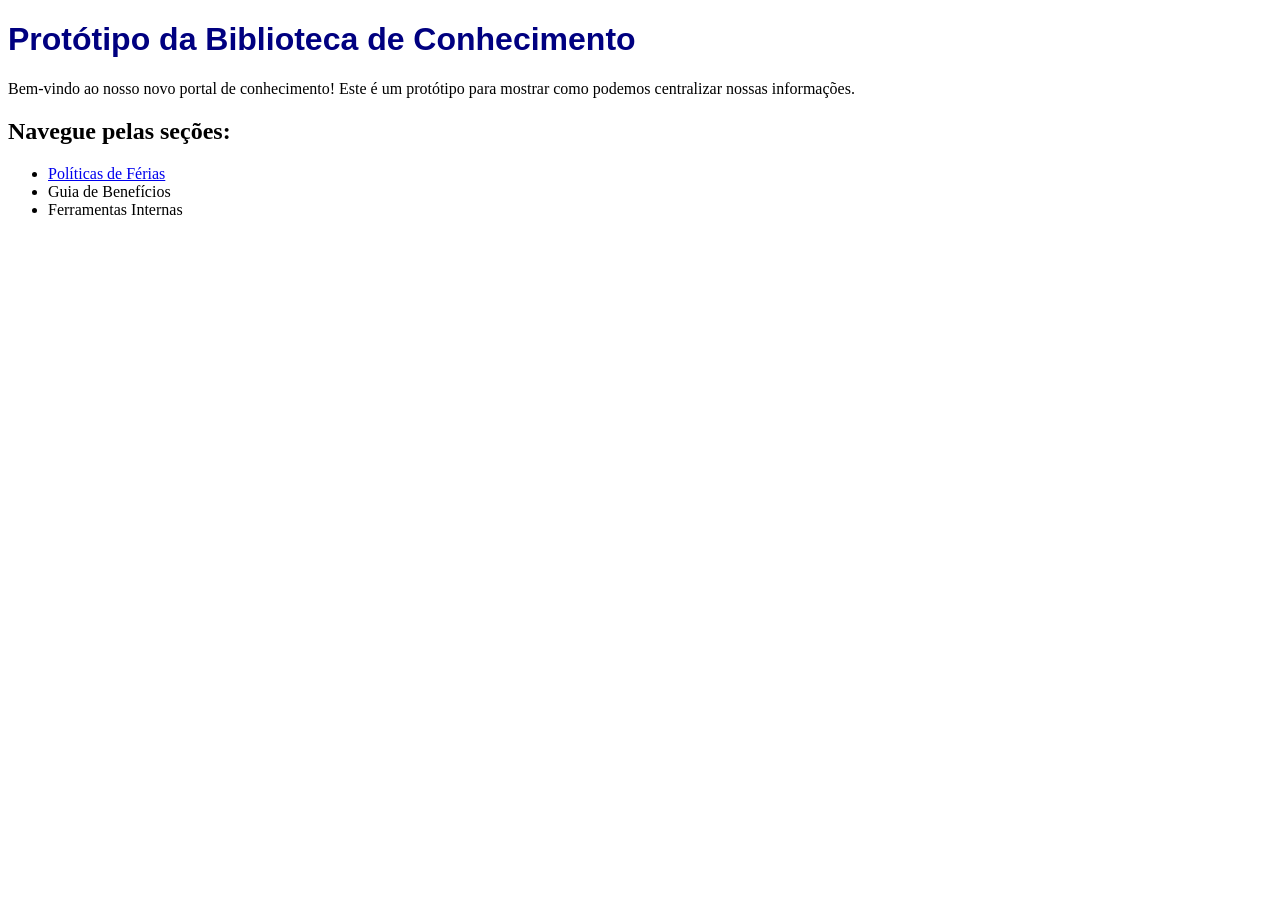
==== index.html @ 5c60f710 "Meu primeiro commit! Criei a estrutura inicial do site." ====
<!DOCTYPE html>
<html>
<head>
    <title>Minha Biblioteca de Conhecimento</title>
    <style>
        h1 {
            color: navy;
            font-family: Arial, sans-serif;
        }
    </style>
</head>
<body>

    <h1>Protótipo da Biblioteca de Conhecimento</h1>

    <p>Bem-vindo ao nosso novo portal de conhecimento! Este é um protótipo para mostrar como podemos centralizar nossas informações.</p>

    <h2>Navegue pelas seções:</h2>
    <ul>
        <li><a href="ferias.html">Políticas de Férias</a></li>
        <li>Guia de Benefícios</li>
        <li>Ferramentas Internas</li>
    </ul>

</body>
</html>
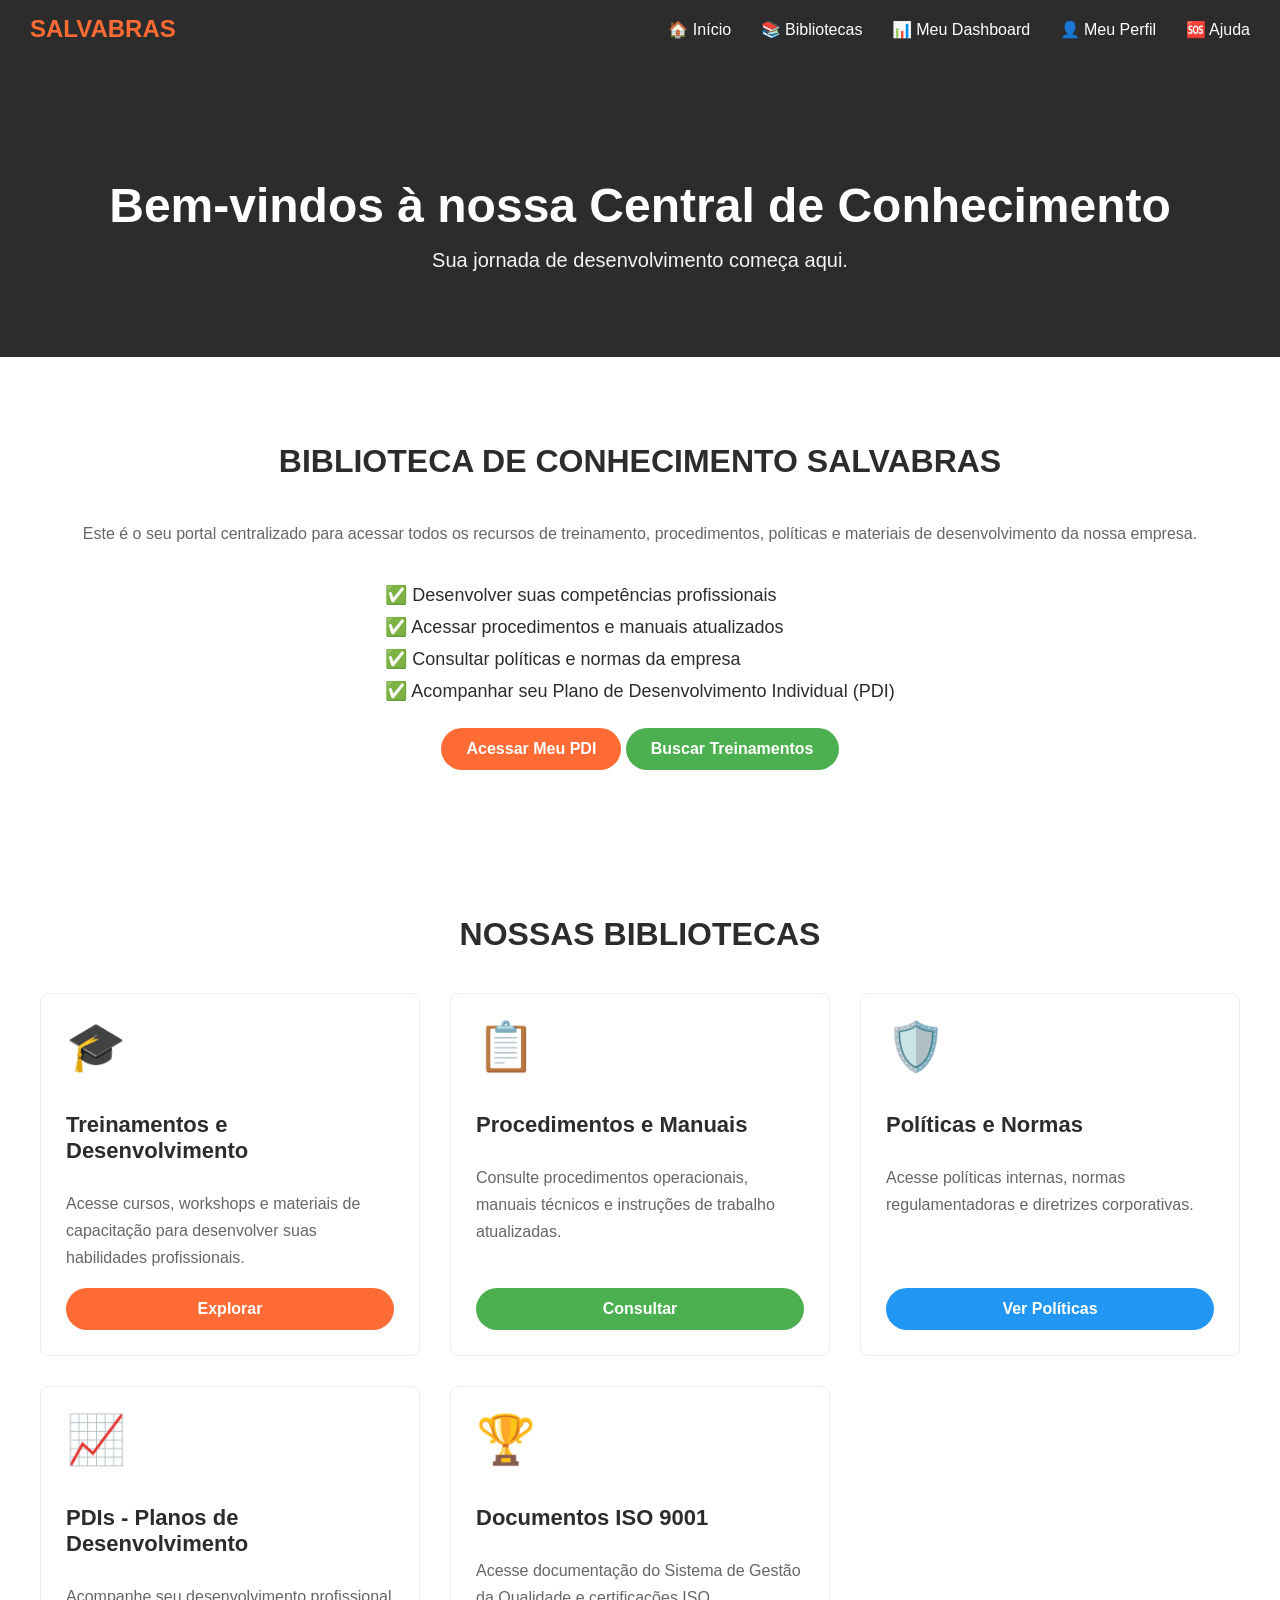
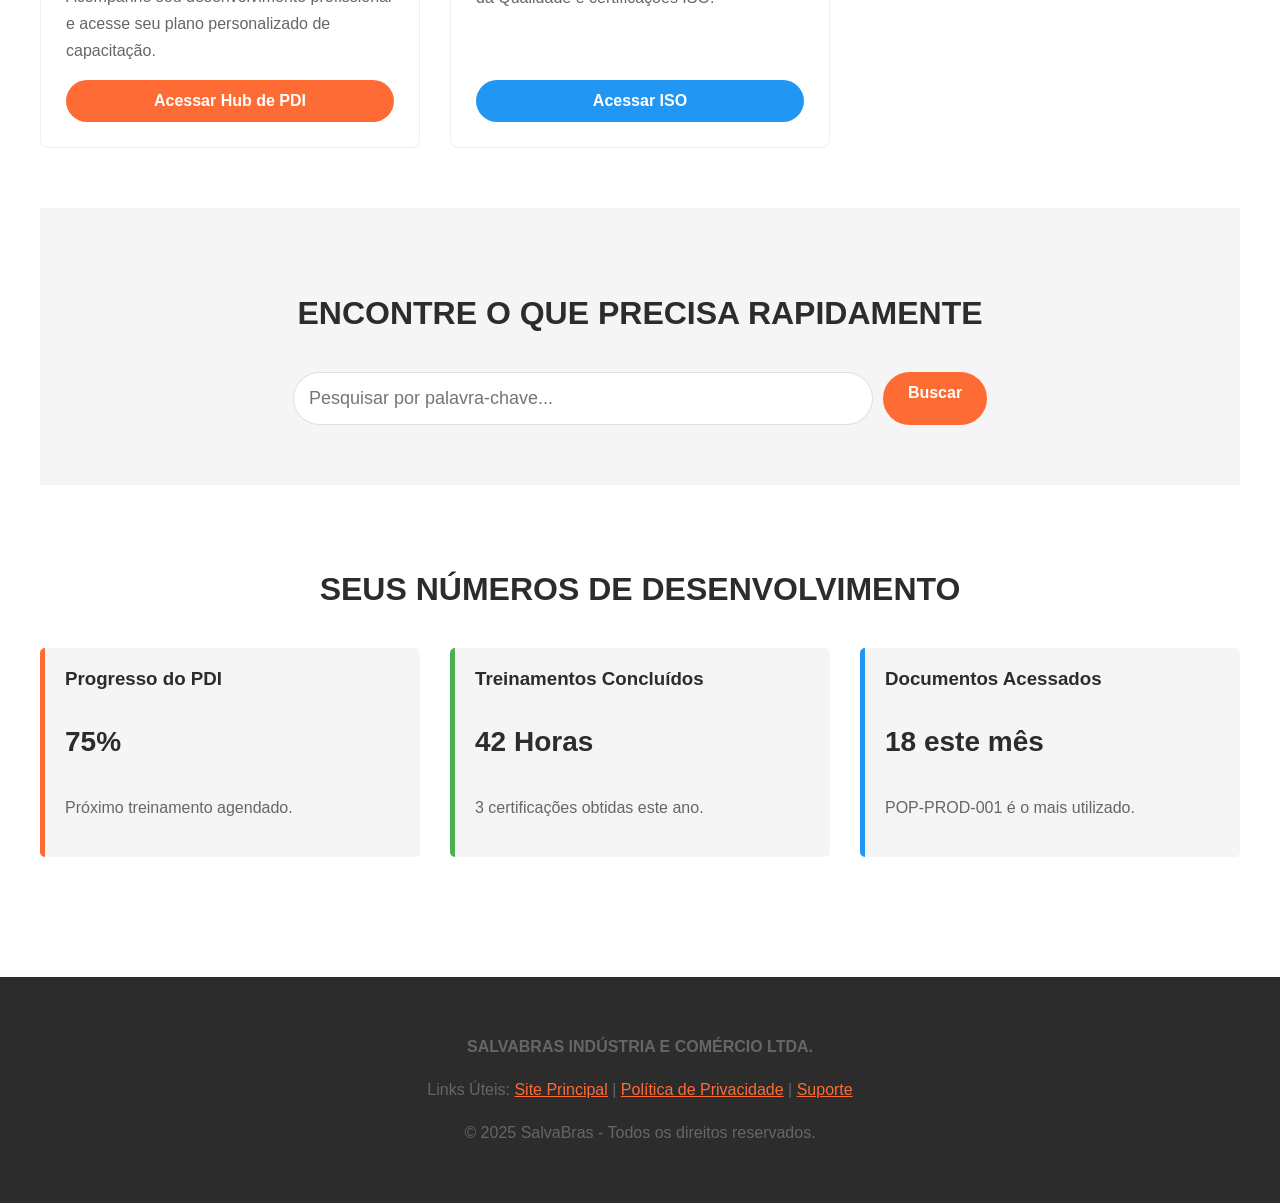
==== commit c92722b6: "feat: Implementa sistema de PDI e Cursos com JS" ====
--- a/index.html
+++ b/index.html
@@ -1,26 +1,131 @@
 <!DOCTYPE html>
-<html>
+<html lang="pt-br">
 <head>
-    <title>Minha Biblioteca de Conhecimento</title>
-    <style>
-        h1 {
-            color: navy;
-            font-family: Arial, sans-serif;
-        }
-    </style>
+    <meta charset="UTF-8">
+    <meta name="viewport" content="width=device-width, initial-scale=1.0">
+    <title>Biblioteca de Conhecimento SalvaBras</title>
+    <link rel="stylesheet" href="style.css">
 </head>
 <body>
 
-    <h1>Protótipo da Biblioteca de Conhecimento</h1>
+    <header class="main-header">
+        <div class="logo">SALVABRAS</div>
+        <nav>
+            <a href="index.html">🏠 Início</a>
+            <a href="#">📚 Bibliotecas</a>
+            <a href="#">📊 Meu Dashboard</a>
+            <a href="#">👤 Meu Perfil</a>
+            <a href="#">🆘 Ajuda</a>
+        </nav>
+    </header>
 
-    <p>Bem-vindo ao nosso novo portal de conhecimento! Este é um protótipo para mostrar como podemos centralizar nossas informações.</p>
+    <main>
+        <section class="hero-banner">
+            <h1>Bem-vindos à nossa Central de Conhecimento</h1>
+            <p>Sua jornada de desenvolvimento começa aqui.</p>
+        </section>
 
-    <h2>Navegue pelas seções:</h2>
-    <ul>
-        <li><a href="ferias.html">Políticas de Férias</a></li>
-        <li>Guia de Benefícios</li>
-        <li>Ferramentas Internas</li>
-    </ul>
+        <div class="container">
+            <section class="welcome-section">
+                <h2 class="section-title">Biblioteca de Conhecimento SalvaBras</h2>
+                <p>Este é o seu portal centralizado para acessar todos os recursos de treinamento, procedimentos, políticas e materiais de desenvolvimento da nossa empresa.</p>
+                <ul>
+                    <li>✅ Desenvolver suas competências profissionais</li>
+                    <li>✅ Acessar procedimentos e manuais atualizados</li>
+                    <li>✅ Consultar políticas e normas da empresa</li>
+                    <li>✅ Acompanhar seu Plano de Desenvolvimento Individual (PDI)</li>
+                </ul>
+                <div>
+                    <a href="pdi.html" class="btn btn-orange">Acessar Meu PDI</a>
+                    <a href="treinamentos.html" class="btn btn-green">Buscar Treinamentos</a>
+                </div>
+            </section>
+
+            <section id="libraries">
+                <h2 class="section-title">Nossas Bibliotecas</h2>
+                <div class="card-grid">
+                    
+                    <!-- Card 1: Treinamentos -->
+                    <a href="treinamentos.html" class="info-card">
+                        <div class="icon">🎓</div>
+                        <h3>Treinamentos e Desenvolvimento</h3>
+                        <p>Acesse cursos, workshops e materiais de capacitação para desenvolver suas habilidades profissionais.</p>
+                        <div class="btn btn-orange" style="margin-top: auto;">Explorar</div>
+                    </a>
+
+                    <!-- Card 2: Procedimentos -->
+                    <a href="procedimentos.html" class="info-card">
+                        <div class="icon">📋</div>
+                        <h3>Procedimentos e Manuais</h3>
+                        <p>Consulte procedimentos operacionais, manuais técnicos e instruções de trabalho atualizadas.</p>
+                        <div class="btn btn-green" style="margin-top: auto;">Consultar</div>
+                    </a>
+
+                    <!-- Card 3: Políticas -->
+                    <a href="politicas.html" class="info-card">
+                        <div class="icon">🛡️</div>
+                        <h3>Políticas e Normas</h3>
+                        <p>Acesse políticas internas, normas regulamentadoras e diretrizes corporativas.</p>
+                        <div class="btn btn-blue" style="margin-top: auto;">Ver Políticas</div>
+                    </a>
+
+                    <!-- Card 4: PDIs (CORRIGIDO) -->
+                    <a href="pdi.html" class="info-card">
+                        <div class="icon">📈</div>
+                        <h3>PDIs - Planos de Desenvolvimento</h3>
+                        <p>Acompanhe seu desenvolvimento profissional e acesse seu plano personalizado de capacitação.</p>
+                        <div class="btn btn-orange" style="margin-top: auto;">Acessar Hub de PDI</div>
+                    </a>
+
+                    <!-- Card 5: ISO 9001 -->
+                    <a href="iso9001.html" class="info-card">
+                        <div class="icon">🏆</div>
+                        <h3>Documentos ISO 9001</h3>
+                        <p>Acesse documentação do Sistema de Gestão da Qualidade e certificações ISO.</p>
+                        <div class="btn btn-blue" style="margin-top: auto;">Acessar ISO</div>
+                    </a>
+
+                </div>
+            </section>
+
+            <section class="search-section">
+                <div class="container">
+                    <h2 class="section-title">Encontre o que precisa rapidamente</h2>
+                    <div class="search-box">
+                        <input type="search" placeholder="Pesquisar por palavra-chave...">
+                        <a href="#" class="btn btn-orange">Buscar</a>
+                    </div>
+                </div>
+            </section>
+
+            <section id="dashboard">
+                <h2 class="section-title">Seus Números de Desenvolvimento</h2>
+                <div class="card-grid">
+                    <div class="dashboard-card" style="border-color: var(--primary-orange);">
+                        <h3>Progresso do PDI</h3>
+                        <p class="metric">75%</p>
+                        <p>Próximo treinamento agendado.</p>
+                    </div>
+                    <div class="dashboard-card" style="border-color: var(--secondary-green);">
+                        <h3>Treinamentos Concluídos</h3>
+                        <p class="metric">42 Horas</p>
+                        <p>3 certificações obtidas este ano.</p>
+                    </div>
+                    <div class="dashboard-card" style="border-color: var(--accent-blue);">
+                        <h3>Documentos Acessados</h3>
+                        <p class="metric">18 este mês</p>
+                        <p>POP-PROD-001 é o mais utilizado.</p>
+                    </div>
+                </div>
+            </section>
+        </div>
+    </main>
+
+    <footer class="main-footer">
+        <p><strong>SALVABRAS INDÚSTRIA E COMÉRCIO LTDA.</strong></p>
+        <p>Links Úteis: <a href="#">Site Principal</a> | <a href="#">Política de Privacidade</a> | <a href="#">Suporte</a></p>
+        <p>&copy; 2025 SalvaBras - Todos os direitos reservados.</p>
+    </footer>
 
 </body>
 </html>
--- a/style.css
+++ b/style.css
@@ -0,0 +1,395 @@
+/* --- 🎨 IDENTIDADE VISUAL SALVABRAS 🎨 --- */
+:root {
+    --primary-orange: #FF6B35;
+    --secondary-green: #4CAF50;
+    --accent-blue: #2196F3;
+    --accent-pink: #E91E63;
+    --dark-gray: #2C2C2C;
+    --light-gray: #F5F5F5;
+    --white: #FFFFFF;
+    --text-primary: #2C2C2C;
+    --text-secondary: #666666;
+}
+
+/* --- Estilos Gerais --- */
+body {
+    font-family: 'Segoe UI', 'Roboto', sans-serif;
+    background-color: var(--white);
+    color: var(--text-primary);
+    margin: 0;
+}
+.container {
+    max-width: 1200px;
+    margin: auto;
+    padding: 0 20px;
+}
+section {
+    padding: 60px 0;
+}
+h1, h2, h3 {
+    font-weight: 700;
+    color: var(--dark-gray);
+}
+h2.section-title {
+    text-align: center;
+    font-size: 32px;
+    margin-bottom: 40px;
+    text-transform: uppercase;
+}
+p {
+    line-height: 1.7;
+    color: var(--text-secondary);
+}
+
+/* --- Header --- */
+.main-header {
+    background-color: var(--dark-gray);
+    color: var(--white);
+    padding: 15px 30px;
+    display: flex;
+    justify-content: space-between;
+    align-items: center;
+    position: sticky;
+    top: 0;
+    z-index: 1000;
+}
+.main-header .logo {
+    font-size: 24px;
+    font-weight: bold;
+    color: var(--primary-orange);
+}
+.main-header nav a {
+    color: var(--white);
+    text-decoration: none;
+    margin-left: 25px;
+    font-size: 16px;
+}
+
+/* --- Banner Principal --- */
+.hero-banner {
+    background-color: var(--dark-gray);
+    text-align: center;
+    padding: 80px 20px;
+    color: var(--white);
+}
+.hero-banner h1 {
+    font-size: 48px;
+    color: var(--white);
+    margin-bottom: 10px;
+}
+.hero-banner p {
+    font-size: 20px;
+    color: var(--light-gray);
+    max-width: 600px;
+    margin: auto;
+}
+
+/* --- Seção de Boas-Vindas --- */
+.welcome-section {
+    text-align: center;
+}
+.welcome-section ul {
+    list-style-type: none;
+    padding: 0;
+    display: inline-block;
+    text-align: left;
+    margin-top: 20px;
+}
+.welcome-section ul li {
+    margin-bottom: 10px;
+    font-size: 18px;
+}
+
+/* --- Grid de Cards --- */
+.card-grid {
+    display: grid;
+    grid-template-columns: repeat(auto-fit, minmax(300px, 1fr));
+    gap: 30px;
+}
+.info-card {
+    background-color: var(--white);
+    border: 1px solid #eee;
+    border-radius: 8px;
+    padding: 25px;
+    text-decoration: none;
+    color: var(--text-primary);
+    transition: transform 0.2s, box-shadow 0.2s;
+    display: flex;
+    flex-direction: column;
+}
+.info-card:hover {
+    transform: translateY(-5px);
+    box-shadow: 0 10px 20px rgba(0,0,0,0.08);
+}
+.info-card .icon {
+    font-size: 48px;
+    margin-bottom: 15px;
+    color: var(--primary-orange);
+}
+.info-card h3 {
+    font-size: 22px;
+    color: var(--dark-gray);
+    margin-bottom: 10px;
+}
+.info-card p {
+    font-size: 16px;
+    flex-grow: 1;
+}
+.info-card .btn {
+    margin-top: 20px;
+}
+
+/* --- Botões --- */
+.btn {
+    color: var(--white);
+    padding: 12px 25px;
+    border: none;
+    border-radius: 50px;
+    font-size: 16px;
+    font-weight: bold;
+    text-decoration: none;
+    cursor: pointer;
+    display: inline-block;
+    text-align: center;
+    transition: background-color 0.3s, transform 0.2s;
+}
+.btn:hover {
+    transform: scale(1.03);
+}
+.btn-orange { background-color: var(--primary-orange); }
+.btn-green { background-color: var(--secondary-green); }
+.btn-blue { background-color: var(--accent-blue); }
+
+/* --- Seção de Busca --- */
+.search-section {
+    background-color: var(--light-gray);
+}
+.search-box {
+    display: flex;
+    justify-content: center;
+    gap: 10px;
+}
+.search-box input {
+    width: 50%;
+    padding: 15px;
+    font-size: 18px;
+    border: 1px solid #ddd;
+    border-radius: 50px;
+}
+
+/* --- Dashboard --- */
+.dashboard-card {
+    background-color: var(--light-gray);
+    border-left: 5px solid;
+    padding: 20px;
+    border-radius: 5px;
+}
+.dashboard-card h3 {
+    margin-top: 0;
+}
+.dashboard-card .metric {
+    font-size: 28px;
+    font-weight: 700;
+    color: var(--dark-gray);
+}
+
+/* --- Footer --- */
+.main-footer {
+    background-color: var(--dark-gray);
+    color: var(--white);
+    text-align: center;
+    padding: 40px 20px;
+    margin-top: 60px;
+}
+.main-footer a {
+    color: var(--primary-orange);
+}
+/* --- ESTILOS DAS TABELAS DE DADOS (PDI, MATRIZ, ETC) --- */
+.data-table {
+    width: 100%;
+    border-collapse: collapse;
+    font-size: 14px;
+    margin: 30px 0;
+}
+.data-table th, .data-table td {
+    border: 1px solid #ddd;
+    padding: 12px;
+    text-align: center;
+}
+.data-table th {
+    background-color: var(--light-gray);
+    color: var(--dark-gray);
+}
+.data-table .text-left {
+    text-align: left;
+}
+.data-table .gap {
+    color: var(--primary-orange);
+    font-weight: bold;
+}
+/* --- Estilo para formulário de PDI --- */
+.pdi-form {
+  display: flex;
+  flex-direction: column;
+  gap: 15px;
+  margin-top: 20px;
+  max-width: 600px;
+  margin-inline: auto;
+}
+.pdi-form input {
+  padding: 12px;
+  font-size: 16px;
+  border-radius: 8px;
+  border: 1px solid #ccc;
+}
+.pdi-list {
+  display: grid;
+  gap: 20px;
+  max-width: 800px;
+  margin-inline: auto;
+}
+.pdi-card {
+  background-color: var(--light-gray);
+  border-left: 5px solid var(--primary-orange);
+  padding: 20px;
+  border-radius: 6px;
+}
+.pdi-card h3 {
+  margin: 0 0 10px 0;
+  color: var(--primary-orange);
+}
+/* --- ESTILOS DA PÁGINA DE PDI (pdi.html) --- */
+
+.pdi-form {
+    background-color: var(--light-gray);
+    padding: 30px;
+    border-radius: 8px;
+    margin-bottom: 40px;
+}
+
+.pdi-form input[type="text"] {
+    width: 98%;
+    padding: 12px;
+    font-size: 16px;
+    border: 1px solid #ddd;
+    border-radius: 5px;
+    margin-bottom: 15px;
+}
+
+.pdi-form button {
+    width: 100%;
+    padding: 15px;
+    font-size: 18px;
+}
+
+.pdi-list h3 {
+    border-bottom: 2px solid var(--primary-orange);
+    padding-bottom: 10px;
+    margin-bottom: 15px;
+    display: inline-block;
+}
+
+.pdi-card {
+    background-color: var(--white);
+    border: 1px solid #eee;
+    border-left: 5px solid var(--accent-pink);
+    border-radius: 5px;
+    padding: 20px;
+    margin-bottom: 15px;
+    position: relative; /* Necessário para o botão de remover */
+}
+
+.pdi-card h4 {
+    margin-top: 0;
+    font-size: 18px;
+}
+
+.pdi-card .btn-blue {
+    position: absolute;
+    top: 15px;
+    right: 15px;
+    padding: 5px 10px; /* Botão menor */
+    font-size: 12px;
+}
+/* --- ESTILOS DA PÁGINA DE TREINAMENTOS --- */
+
+.filter-bar {
+    text-align: center;
+    margin-top: 20px;
+    margin-bottom: 40px;
+}
+
+.btn-filter {
+    background-color: #e0e0e0;
+    color: var(--text-secondary);
+    border: none;
+    padding: 10px 20px;
+    margin: 0 5px;
+    border-radius: 20px;
+    cursor: pointer;
+    font-weight: 500;
+}
+
+.btn-filter.active, .btn-filter:hover {
+    background-color: var(--primary-orange);
+    color: var(--white);
+}
+
+.course-grid {
+    display: grid;
+    grid-template-columns: repeat(auto-fit, minmax(300px, 1fr));
+    gap: 30px;
+}
+
+.course-card {
+    background-color: var(--white);
+    border-radius: 8px;
+    box-shadow: 0 4px 10px rgba(0,0,0,0.1);
+    overflow: hidden; /* Garante que a imagem não vaze das bordas arredondadas */
+    display: flex;
+    flex-direction: column;
+    transition: transform 0.2s;
+}
+
+.course-card:hover {
+    transform: translateY(-5px);
+}
+
+.course-card img {
+    width: 100%;
+    height: 150px;
+    object-fit: cover; /* Garante que a imagem cubra a área sem distorcer */
+}
+
+.course-content {
+    padding: 20px;
+    display: flex;
+    flex-direction: column;
+    flex-grow: 1; /* Faz esta área crescer para empurrar o botão para baixo */
+}
+
+.course-category {
+    display: inline-block;
+    padding: 5px 10px;
+    font-size: 12px;
+    font-weight: bold;
+    color: var(--white);
+    border-radius: 15px;
+    margin-bottom: 10px;
+    align-self: flex-start; /* Alinha a tag no início */
+}
+
+.course-content h3 {
+    font-size: 20px;
+    margin: 0 0 10px 0;
+}
+
+.course-content p {
+    font-size: 15px;
+    flex-grow: 1; /* Faz o parágrafo crescer e empurrar o botão */
+}
+
+.course-content .btn {
+    margin-top: 15px;
+    align-self: flex-start; /* Alinha o botão no início */
+}
